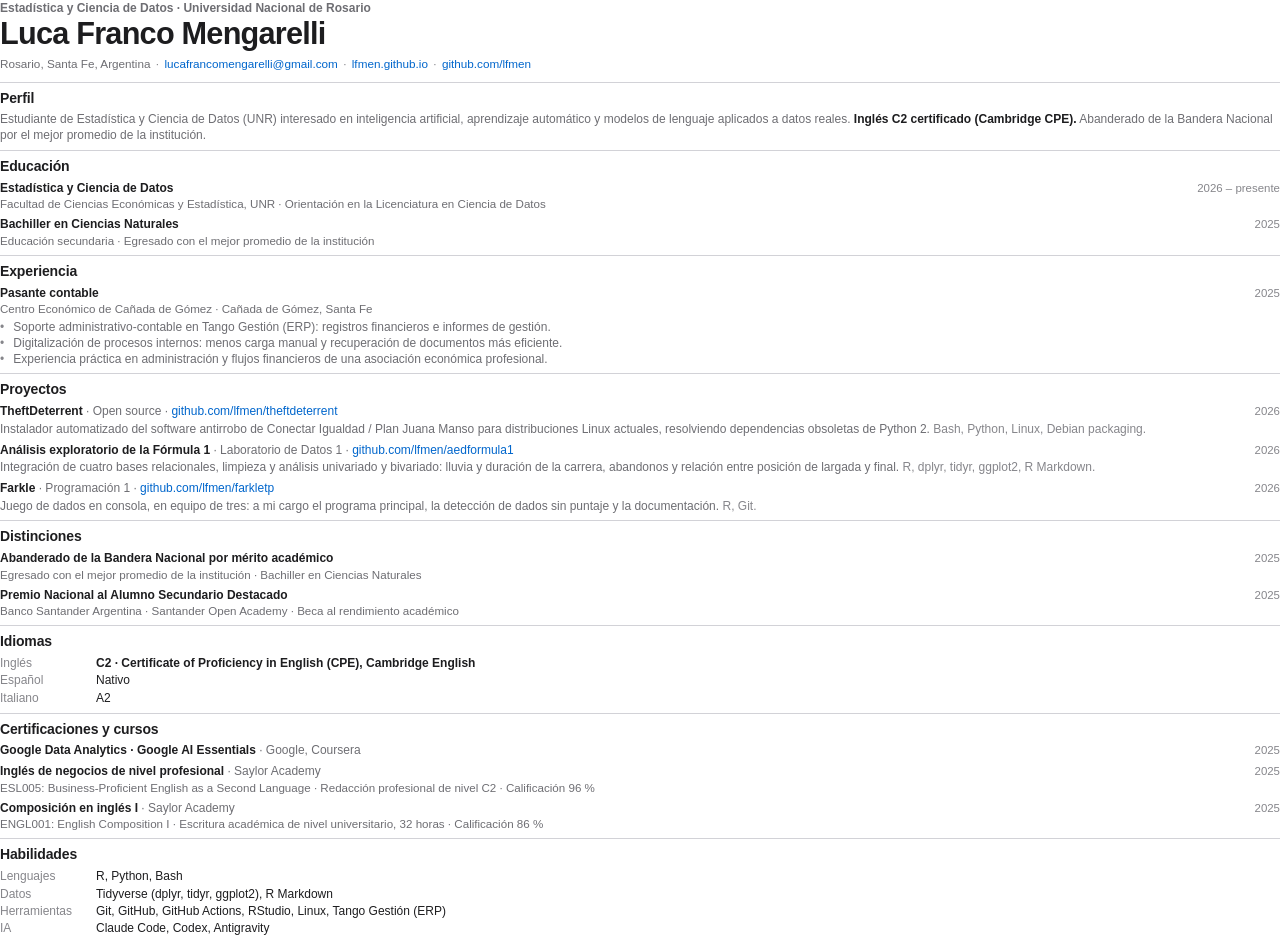
==== cv/cv.html @ 541a3eac "agrego modo oscuro, pasantia, cursos de ingles y cv en pdf" ====
<!DOCTYPE html>
<html lang="es">
<head>
<meta charset="UTF-8">
<title>Luca Franco Mengarelli - CV</title>
<meta name="author" content="Luca Franco Mengarelli">
<!-- Fuente del CV en PDF (una página, apto ATS). Para regenerarlo: python cv/build.py -->
<style>
  /* Inter estática (no variable) para que el PDF use fuentes TrueType legibles por los ATS */
  @font-face {
    font-family: "Inter CV";
    src: url("fonts/inter-latin-400-normal.woff2") format("woff2");
    font-weight: 400;
  }
  @font-face {
    font-family: "Inter CV";
    src: url("fonts/inter-latin-600-normal.woff2") format("woff2");
    font-weight: 600;
  }

  :root {
    --text: #1d1d1f;
    --secondary: #6e6e73;
    --tertiary: #86868b;
    --line: #d2d2d7;
    --link: #0066cc;
  }

  @page { size: A4; margin: 12mm 15mm 10mm; }

  * { box-sizing: border-box; }

  html, body { margin: 0; background: #fff; }

  body {
    color: var(--text);
    font-family: "Inter CV", "Helvetica Neue", Arial, sans-serif;
    font-size: 9pt;
    line-height: 1.34;
    -webkit-print-color-adjust: exact;
    print-color-adjust: exact;
  }

  a { color: var(--link); text-decoration: none; }

  /* ---------- Encabezado ---------- */
  header { margin-bottom: 7pt; }
  .eyebrow {
    font-size: 9pt;
    font-weight: 600;
    color: var(--secondary);
    margin: 0 0 1pt;
  }
  h1 {
    font-size: 23pt;
    line-height: 1.1;
    font-weight: 600;
    letter-spacing: -0.025em;
    margin: 0 0 4pt;
  }
  .contact {
    font-size: 8.8pt;
    color: var(--secondary);
    margin: 0;
  }
  .sep { color: var(--tertiary); padding: 0 4pt; }

  /* ---------- Secciones ---------- */
  section {
    border-top: 0.75pt solid var(--line);
    padding: 4.5pt 0 5pt;
  }
  h2 {
    font-size: 10.5pt;
    font-weight: 600;
    letter-spacing: -0.01em;
    margin: 0 0 3pt;
  }
  .summary { margin: 0; color: var(--secondary); }
  .summary strong { color: var(--text); font-weight: 600; }

  .item + .item { margin-top: 3.5pt; }
  .item-head {
    display: flex;
    justify-content: space-between;
    align-items: baseline;
    gap: 12pt;
  }
  .item-title { font-weight: 600; }
  .item-title .sub { font-weight: 400; color: var(--secondary); }
  .item-date {
    font-size: 8.6pt;
    color: var(--tertiary);
    white-space: nowrap;
    font-variant-numeric: tabular-nums;
  }
  .item-org { color: var(--secondary); font-size: 8.7pt; }
  .item-body { color: var(--secondary); margin: 1pt 0 0; }
  .item-body .stack { color: var(--tertiary); }
  ul {
    list-style: none;
    color: var(--secondary);
    margin: 1.5pt 0 0;
    padding: 0;
  }
  /* Viñeta en el flujo normal (sin posicionar) para que el orden de lectura del PDF sea el visual */
  li { padding-left: 10pt; text-indent: -10pt; }
  li::before {
    content: "•";
    display: inline-block;
    width: 10pt;
    text-indent: 0;
    color: var(--tertiary);
  }

  .kv {
    display: grid;
    grid-template-columns: 62pt 1fr;
    gap: 1pt 10pt;
    margin: 0;
  }
  .kv dt { color: var(--tertiary); }
  .kv dd { margin: 0; }
  .kv strong { font-weight: 600; }
</style>
</head>
<body>

<header>
  <p class="eyebrow">Estadística y Ciencia de Datos · Universidad Nacional de Rosario</p>
  <h1>Luca Franco Mengarelli</h1>
  <p class="contact">Rosario, Santa Fe, Argentina<span class="sep">·</span><a href="mailto:lucafrancomengarelli@gmail.com">lucafrancomengarelli@gmail.com</a><span class="sep">·</span><a href="https://lfmen.github.io">lfmen.github.io</a><span class="sep">·</span><a href="https://github.com/lfmen">github.com/lfmen</a></p>
</header>

<section>
  <h2>Perfil</h2>
  <p class="summary">Estudiante de Estadística y Ciencia de Datos (UNR) interesado en inteligencia artificial, aprendizaje automático y modelos de lenguaje aplicados a datos reales. <strong>Inglés C2 certificado (Cambridge CPE).</strong> Abanderado de la Bandera Nacional por el mejor promedio de la institución.</p>
</section>

<section>
  <h2>Educación</h2>
  <div class="item">
    <div class="item-head">
      <span class="item-title">Estadística y Ciencia de Datos</span>
      <span class="item-date">2026 – presente</span>
    </div>
    <div class="item-org">Facultad de Ciencias Económicas y Estadística, UNR · Orientación en la Licenciatura en Ciencia de Datos</div>
  </div>
  <div class="item">
    <div class="item-head">
      <span class="item-title">Bachiller en Ciencias Naturales</span>
      <span class="item-date">2025</span>
    </div>
    <div class="item-org">Educación secundaria · Egresado con el mejor promedio de la institución</div>
  </div>
</section>

<section>
  <h2>Experiencia</h2>
  <div class="item">
    <div class="item-head">
      <span class="item-title">Pasante contable</span>
      <span class="item-date">2025</span>
    </div>
    <div class="item-org">Centro Económico de Cañada de Gómez · Cañada de Gómez, Santa Fe</div>
    <ul>
      <li>Soporte administrativo-contable en Tango Gestión (ERP): registros financieros e informes de gestión.</li>
      <li>Digitalización de procesos internos: menos carga manual y recuperación de documentos más eficiente.</li>
      <li>Experiencia práctica en administración y flujos financieros de una asociación económica profesional.</li>
    </ul>
  </div>
</section>

<section>
  <h2>Proyectos</h2>
  <div class="item">
    <div class="item-head">
      <span class="item-title">TheftDeterrent <span class="sub">· Open source · <a href="https://github.com/lfmen/theftdeterrent">github.com/lfmen/theftdeterrent</a></span></span>
      <span class="item-date">2026</span>
    </div>
    <p class="item-body">Instalador automatizado del software antirrobo de Conectar Igualdad / Plan Juana Manso para distribuciones Linux actuales, resolviendo dependencias obsoletas de Python 2. <span class="stack">Bash, Python, Linux, Debian packaging.</span></p>
  </div>
  <div class="item">
    <div class="item-head">
      <span class="item-title">Análisis exploratorio de la Fórmula 1 <span class="sub">· Laboratorio de Datos 1 · <a href="https://github.com/lfmen/aedformula1">github.com/lfmen/aedformula1</a></span></span>
      <span class="item-date">2026</span>
    </div>
    <p class="item-body">Integración de cuatro bases relacionales, limpieza y análisis univariado y bivariado: lluvia y duración de la carrera, abandonos y relación entre posición de largada y final. <span class="stack">R, dplyr, tidyr, ggplot2, R Markdown.</span></p>
  </div>
  <div class="item">
    <div class="item-head">
      <span class="item-title">Farkle <span class="sub">· Programación 1 · <a href="https://github.com/lfmen/farkletp">github.com/lfmen/farkletp</a></span></span>
      <span class="item-date">2026</span>
    </div>
    <p class="item-body">Juego de dados en consola, en equipo de tres: a mi cargo el programa principal, la detección de dados sin puntaje y la documentación. <span class="stack">R, Git.</span></p>
  </div>
</section>

<section>
  <h2>Distinciones</h2>
  <div class="item">
    <div class="item-head">
      <span class="item-title">Abanderado de la Bandera Nacional por mérito académico</span>
      <span class="item-date">2025</span>
    </div>
    <div class="item-org">Egresado con el mejor promedio de la institución · Bachiller en Ciencias Naturales</div>
  </div>
  <div class="item">
    <div class="item-head">
      <span class="item-title">Premio Nacional al Alumno Secundario Destacado</span>
      <span class="item-date">2025</span>
    </div>
    <div class="item-org">Banco Santander Argentina · Santander Open Academy · Beca al rendimiento académico</div>
  </div>
</section>

<section>
  <h2>Idiomas</h2>
  <dl class="kv">
    <dt>Inglés</dt><dd><strong>C2 · Certificate of Proficiency in English (CPE), Cambridge English</strong></dd>
    <dt>Español</dt><dd>Nativo</dd>
    <dt>Italiano</dt><dd>A2</dd>
  </dl>
</section>

<section>
  <h2>Certificaciones y cursos</h2>
  <div class="item">
    <div class="item-head">
      <span class="item-title">Google Data Analytics · Google AI Essentials <span class="sub">· Google, Coursera</span></span>
      <span class="item-date">2025</span>
    </div>
  </div>
  <div class="item">
    <div class="item-head">
      <span class="item-title">Inglés de negocios de nivel profesional <span class="sub">· Saylor Academy</span></span>
      <span class="item-date">2025</span>
    </div>
    <div class="item-org">ESL005: Business-Proficient English as a Second Language · Redacción profesional de nivel C2 · Calificación 96 %</div>
  </div>
  <div class="item">
    <div class="item-head">
      <span class="item-title">Composición en inglés I <span class="sub">· Saylor Academy</span></span>
      <span class="item-date">2025</span>
    </div>
    <div class="item-org">ENGL001: English Composition I · Escritura académica de nivel universitario, 32 horas · Calificación 86 %</div>
  </div>
</section>

<section>
  <h2>Habilidades</h2>
  <dl class="kv">
    <dt>Lenguajes</dt><dd>R, Python, Bash</dd>
    <dt>Datos</dt><dd>Tidyverse (dplyr, tidyr, ggplot2), R Markdown</dd>
    <dt>Herramientas</dt><dd>Git, GitHub, GitHub Actions, RStudio, Linux, Tango Gestión (ERP)</dd>
    <dt>IA</dt><dd>Claude Code, Codex, Antigravity</dd>
  </dl>
</section>

</body>
</html>
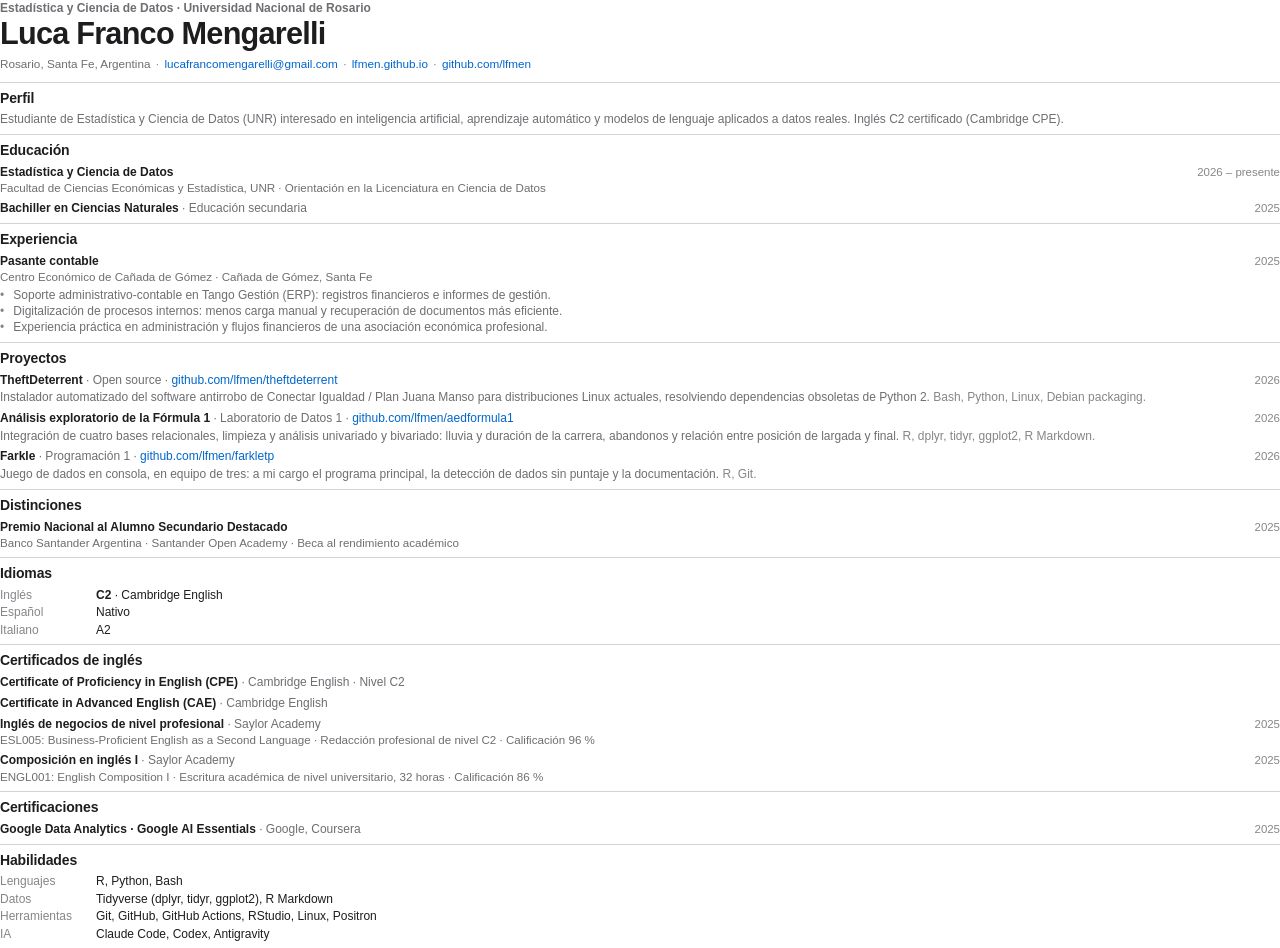
==== commit acde59ed: "saco lo de abanderado y agrego seccion de certificados de ingles" ====
--- a/cv/cv.html
+++ b/cv/cv.html
@@ -134,7 +134,7 @@
 
 <section>
   <h2>Perfil</h2>
-  <p class="summary">Estudiante de Estadística y Ciencia de Datos (UNR) interesado en inteligencia artificial, aprendizaje automático y modelos de lenguaje aplicados a datos reales. <strong>Inglés C2 certificado (Cambridge CPE).</strong> Abanderado de la Bandera Nacional por el mejor promedio de la institución.</p>
+  <p class="summary">Estudiante de Estadística y Ciencia de Datos (UNR) interesado en inteligencia artificial, aprendizaje automático y modelos de lenguaje aplicados a datos reales. Inglés C2 certificado (Cambridge CPE).</p>
 </section>
 
 <section>
@@ -148,10 +148,9 @@
   </div>
   <div class="item">
     <div class="item-head">
-      <span class="item-title">Bachiller en Ciencias Naturales</span>
-      <span class="item-date">2025</span>
-    </div>
-    <div class="item-org">Educación secundaria · Egresado con el mejor promedio de la institución</div>
+      <span class="item-title">Bachiller en Ciencias Naturales <span class="sub">· Educación secundaria</span></span>
+      <span class="item-date">2025</span>
+    </div>
   </div>
 </section>
 
@@ -200,13 +199,6 @@
   <h2>Distinciones</h2>
   <div class="item">
     <div class="item-head">
-      <span class="item-title">Abanderado de la Bandera Nacional por mérito académico</span>
-      <span class="item-date">2025</span>
-    </div>
-    <div class="item-org">Egresado con el mejor promedio de la institución · Bachiller en Ciencias Naturales</div>
-  </div>
-  <div class="item">
-    <div class="item-head">
       <span class="item-title">Premio Nacional al Alumno Secundario Destacado</span>
       <span class="item-date">2025</span>
     </div>
@@ -217,33 +209,47 @@
 <section>
   <h2>Idiomas</h2>
   <dl class="kv">
-    <dt>Inglés</dt><dd><strong>C2 · Certificate of Proficiency in English (CPE), Cambridge English</strong></dd>
+    <dt>Inglés</dt><dd><strong>C2</strong> · Cambridge English</dd>
     <dt>Español</dt><dd>Nativo</dd>
     <dt>Italiano</dt><dd>A2</dd>
   </dl>
 </section>
 
 <section>
-  <h2>Certificaciones y cursos</h2>
+  <h2>Certificados de inglés</h2>
+  <div class="item">
+    <div class="item-head">
+      <span class="item-title">Certificate of Proficiency in English (CPE) <span class="sub">· Cambridge English · Nivel C2</span></span>
+    </div>
+  </div>
+  <div class="item">
+    <div class="item-head">
+      <span class="item-title">Certificate in Advanced English (CAE) <span class="sub">· Cambridge English</span></span>
+    </div>
+  </div>
+  <div class="item">
+    <div class="item-head">
+      <span class="item-title">Inglés de negocios de nivel profesional <span class="sub">· Saylor Academy</span></span>
+      <span class="item-date">2025</span>
+    </div>
+    <div class="item-org">ESL005: Business-Proficient English as a Second Language · Redacción profesional de nivel C2 · Calificación 96 %</div>
+  </div>
+  <div class="item">
+    <div class="item-head">
+      <span class="item-title">Composición en inglés I <span class="sub">· Saylor Academy</span></span>
+      <span class="item-date">2025</span>
+    </div>
+    <div class="item-org">ENGL001: English Composition I · Escritura académica de nivel universitario, 32 horas · Calificación 86 %</div>
+  </div>
+</section>
+
+<section>
+  <h2>Certificaciones</h2>
   <div class="item">
     <div class="item-head">
       <span class="item-title">Google Data Analytics · Google AI Essentials <span class="sub">· Google, Coursera</span></span>
       <span class="item-date">2025</span>
     </div>
-  </div>
-  <div class="item">
-    <div class="item-head">
-      <span class="item-title">Inglés de negocios de nivel profesional <span class="sub">· Saylor Academy</span></span>
-      <span class="item-date">2025</span>
-    </div>
-    <div class="item-org">ESL005: Business-Proficient English as a Second Language · Redacción profesional de nivel C2 · Calificación 96 %</div>
-  </div>
-  <div class="item">
-    <div class="item-head">
-      <span class="item-title">Composición en inglés I <span class="sub">· Saylor Academy</span></span>
-      <span class="item-date">2025</span>
-    </div>
-    <div class="item-org">ENGL001: English Composition I · Escritura académica de nivel universitario, 32 horas · Calificación 86 %</div>
   </div>
 </section>
 
@@ -252,7 +258,7 @@
   <dl class="kv">
     <dt>Lenguajes</dt><dd>R, Python, Bash</dd>
     <dt>Datos</dt><dd>Tidyverse (dplyr, tidyr, ggplot2), R Markdown</dd>
-    <dt>Herramientas</dt><dd>Git, GitHub, GitHub Actions, RStudio, Linux, Tango Gestión (ERP)</dd>
+    <dt>Herramientas</dt><dd>Git, GitHub, GitHub Actions, RStudio, Linux, Positron</dd>
     <dt>IA</dt><dd>Claude Code, Codex, Antigravity</dd>
   </dl>
 </section>
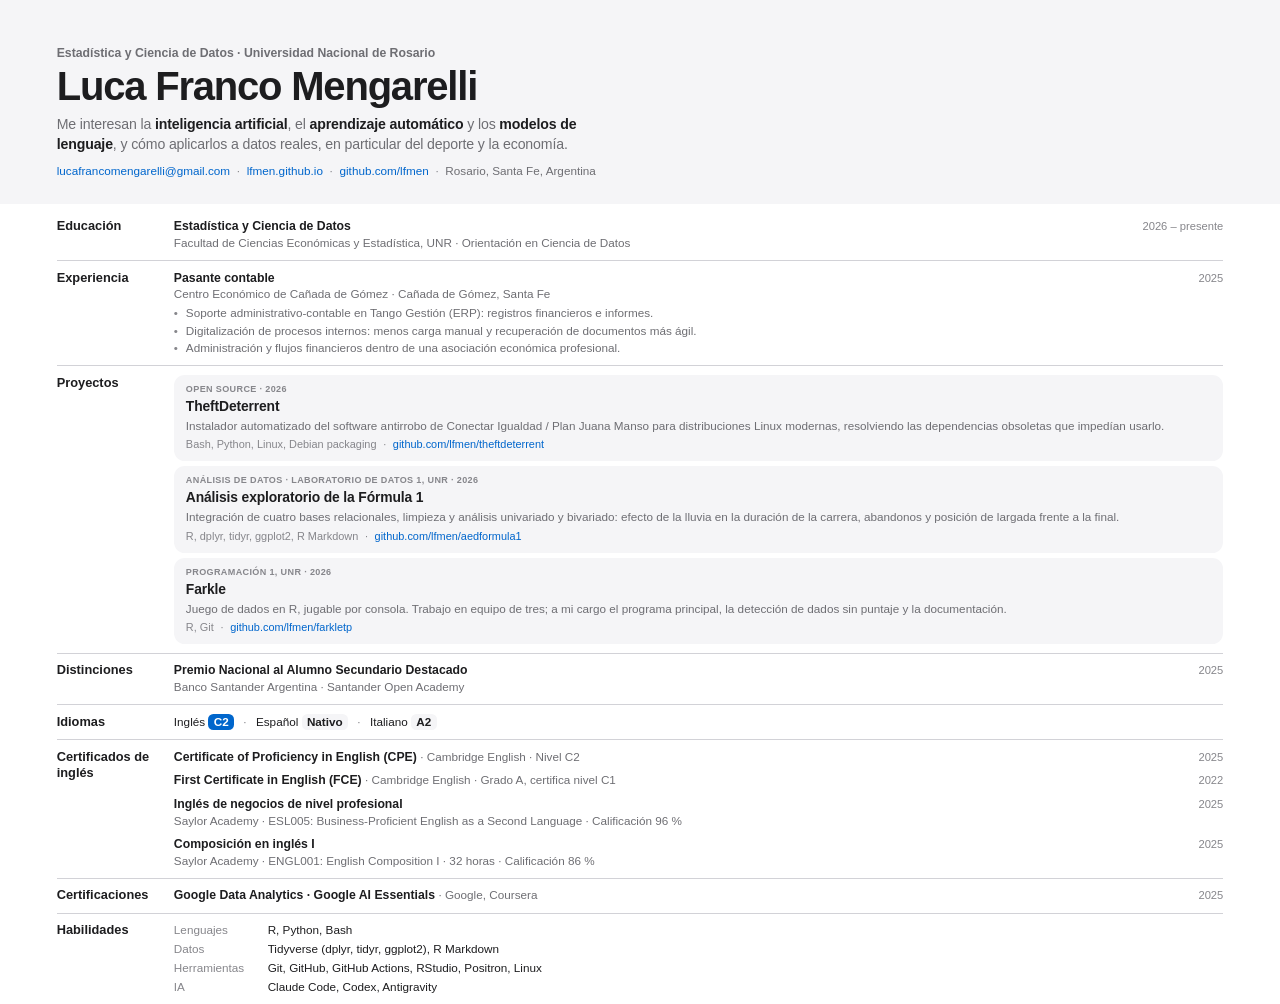
==== commit 73236c0f: "rediseño el cv y corrijo los certificados de ingles" ====
--- a/cv/cv.html
+++ b/cv/cv.html
@@ -4,7 +4,9 @@
 <meta charset="UTF-8">
 <title>Luca Franco Mengarelli - CV</title>
 <meta name="author" content="Luca Franco Mengarelli">
-<!-- Fuente del CV en PDF (una página, apto ATS). Para regenerarlo: python cv/build.py -->
+<!-- Fuente del CV en PDF (una página, apto ATS). Para regenerarlo: python cv/build.py
+     Reglas para que siga siendo legible por ATS: una sola columna de contenido, texto real,
+     nada con position absolute/relative (altera el orden de lectura del PDF) y fuentes estáticas. -->
 <style>
   /* Inter estática (no variable) para que el PDF use fuentes TrueType legibles por los ATS */
   @font-face {
@@ -19,6 +21,7 @@
   }
 
   :root {
+    --surface: #f5f5f7;
     --text: #1d1d1f;
     --secondary: #6e6e73;
     --tertiary: #86868b;
@@ -26,7 +29,7 @@
     --link: #0066cc;
   }
 
-  @page { size: A4; margin: 12mm 15mm 10mm; }
+  @page { size: A4; margin: 0; }
 
   * { box-sizing: border-box; }
 
@@ -35,93 +38,146 @@
   body {
     color: var(--text);
     font-family: "Inter CV", "Helvetica Neue", Arial, sans-serif;
-    font-size: 9pt;
-    line-height: 1.34;
+    font-size: 8.8pt;
+    line-height: 1.38;
     -webkit-print-color-adjust: exact;
     print-color-adjust: exact;
   }
 
   a { color: var(--link); text-decoration: none; }
-
-  /* ---------- Encabezado ---------- */
-  header { margin-bottom: 7pt; }
+  strong { font-weight: 600; color: var(--text); }
+
+  /* ---------- Encabezado (como el hero de la web) ---------- */
+  header {
+    background: var(--surface);
+    padding: 12mm 15mm 6.5mm;
+  }
   .eyebrow {
-    font-size: 9pt;
+    font-size: 9.2pt;
     font-weight: 600;
     color: var(--secondary);
-    margin: 0 0 1pt;
+    margin: 0 0 2pt;
   }
   h1 {
-    font-size: 23pt;
-    line-height: 1.1;
-    font-weight: 600;
-    letter-spacing: -0.025em;
-    margin: 0 0 4pt;
+    font-size: 30pt;
+    line-height: 1.06;
+    font-weight: 600;
+    letter-spacing: -0.03em;
+    margin: 0 0 6pt;
+  }
+  .lead {
+    font-size: 10.6pt;
+    line-height: 1.36;
+    letter-spacing: -0.01em;
+    color: var(--secondary);
+    max-width: 150mm;
+    margin: 0 0 7pt;
   }
   .contact {
     font-size: 8.8pt;
     color: var(--secondary);
     margin: 0;
   }
-  .sep { color: var(--tertiary); padding: 0 4pt; }
-
-  /* ---------- Secciones ---------- */
-  section {
+  .sep { color: var(--tertiary); padding: 0 5pt; }
+
+  main { padding: 1.5mm 15mm 0; }
+
+  /* ---------- Bloques (como la sección CV de la web) ---------- */
+  .block {
+    display: grid;
+    grid-template-columns: 27mm 1fr;
+    gap: 0 4mm;
+    padding: 6.5pt 0;
     border-top: 0.75pt solid var(--line);
-    padding: 4.5pt 0 5pt;
-  }
+  }
+  .block:first-child { border-top: none; }
   h2 {
-    font-size: 10.5pt;
-    font-weight: 600;
-    letter-spacing: -0.01em;
-    margin: 0 0 3pt;
-  }
-  .summary { margin: 0; color: var(--secondary); }
-  .summary strong { color: var(--text); font-weight: 600; }
-
-  .item + .item { margin-top: 3.5pt; }
+    font-size: 9.6pt;
+    line-height: 1.3;
+    font-weight: 600;
+    margin: 0;
+  }
+
+  .item + .item { margin-top: 5pt; }
   .item-head {
     display: flex;
     justify-content: space-between;
     align-items: baseline;
     gap: 12pt;
   }
-  .item-title { font-weight: 600; }
-  .item-title .sub { font-weight: 400; color: var(--secondary); }
+  .item-title { font-weight: 600; font-size: 9.2pt; }
+  .item-title .sub { font-weight: 400; font-size: 8.8pt; color: var(--secondary); }
   .item-date {
-    font-size: 8.6pt;
+    font-size: 8.4pt;
     color: var(--tertiary);
     white-space: nowrap;
     font-variant-numeric: tabular-nums;
   }
-  .item-org { color: var(--secondary); font-size: 8.7pt; }
-  .item-body { color: var(--secondary); margin: 1pt 0 0; }
-  .item-body .stack { color: var(--tertiary); }
+  .item-org { color: var(--secondary); }
+  .item-body { color: var(--secondary); margin: 1.5pt 0 0; }
+
   ul {
     list-style: none;
     color: var(--secondary);
-    margin: 1.5pt 0 0;
+    margin: 2pt 0 0;
     padding: 0;
   }
+  li + li { margin-top: 1pt; }
   /* Viñeta en el flujo normal (sin posicionar) para que el orden de lectura del PDF sea el visual */
-  li { padding-left: 10pt; text-indent: -10pt; }
+  li { padding-left: 9pt; text-indent: -9pt; }
   li::before {
     content: "•";
     display: inline-block;
-    width: 10pt;
+    width: 9pt;
     text-indent: 0;
     color: var(--tertiary);
   }
 
+  /* ---------- Proyectos (tarjetas como en la web) ---------- */
+  .card {
+    background: var(--surface);
+    border-radius: 8pt;
+    padding: 6pt 9pt 6.5pt;
+  }
+  .card + .card { margin-top: 4pt; }
+  .meta {
+    font-size: 6.8pt;
+    font-weight: 600;
+    letter-spacing: 0.04em;
+    text-transform: uppercase;
+    color: var(--tertiary);
+    margin-bottom: 1pt;
+  }
+  .card h3 {
+    font-size: 10.4pt;
+    font-weight: 600;
+    letter-spacing: -0.01em;
+    margin: 0 0 1.5pt;
+  }
+  .card p { color: var(--secondary); margin: 0; }
+  .card .foot { font-size: 8.2pt; color: var(--tertiary); margin-top: 2.5pt; }
+
+  /* ---------- Datos clave ---------- */
   .kv {
     display: grid;
-    grid-template-columns: 62pt 1fr;
-    gap: 1pt 10pt;
+    grid-template-columns: 22mm 1fr;
+    gap: 2pt 8pt;
     margin: 0;
   }
   .kv dt { color: var(--tertiary); }
   .kv dd { margin: 0; }
-  .kv strong { font-weight: 600; }
+  .level {
+    display: inline-block;
+    min-width: 17pt;
+    padding: 0 4pt;
+    border-radius: 4pt;
+    background: var(--surface);
+    font-weight: 600;
+    text-align: center;
+  }
+  .level.key { background: var(--link); color: #fff; }
+  .langs { margin: 0; }
+  .langs .sep { padding: 0 7pt; }
 </style>
 </head>
 <body>
@@ -129,139 +185,140 @@
 <header>
   <p class="eyebrow">Estadística y Ciencia de Datos · Universidad Nacional de Rosario</p>
   <h1>Luca Franco Mengarelli</h1>
-  <p class="contact">Rosario, Santa Fe, Argentina<span class="sep">·</span><a href="mailto:lucafrancomengarelli@gmail.com">lucafrancomengarelli@gmail.com</a><span class="sep">·</span><a href="https://lfmen.github.io">lfmen.github.io</a><span class="sep">·</span><a href="https://github.com/lfmen">github.com/lfmen</a></p>
+  <p class="lead">Me interesan la <strong>inteligencia artificial</strong>, el <strong>aprendizaje automático</strong> y los <strong>modelos de lenguaje</strong>, y cómo aplicarlos a datos reales, en particular del deporte y la economía.</p>
+  <p class="contact"><a href="mailto:lucafrancomengarelli@gmail.com">lucafrancomengarelli@gmail.com</a><span class="sep">·</span><a href="https://lfmen.github.io">lfmen.github.io</a><span class="sep">·</span><a href="https://github.com/lfmen">github.com/lfmen</a><span class="sep">·</span>Rosario, Santa Fe, Argentina</p>
 </header>
 
-<section>
-  <h2>Perfil</h2>
-  <p class="summary">Estudiante de Estadística y Ciencia de Datos (UNR) interesado en inteligencia artificial, aprendizaje automático y modelos de lenguaje aplicados a datos reales. Inglés C2 certificado (Cambridge CPE).</p>
-</section>
-
-<section>
+<main>
+
+<section class="block">
   <h2>Educación</h2>
-  <div class="item">
-    <div class="item-head">
-      <span class="item-title">Estadística y Ciencia de Datos</span>
-      <span class="item-date">2026 – presente</span>
-    </div>
-    <div class="item-org">Facultad de Ciencias Económicas y Estadística, UNR · Orientación en la Licenciatura en Ciencia de Datos</div>
-  </div>
-  <div class="item">
-    <div class="item-head">
-      <span class="item-title">Bachiller en Ciencias Naturales <span class="sub">· Educación secundaria</span></span>
-      <span class="item-date">2025</span>
-    </div>
-  </div>
-</section>
-
-<section>
+  <div>
+    <div class="item">
+      <div class="item-head">
+        <span class="item-title">Estadística y Ciencia de Datos</span>
+        <span class="item-date">2026 – presente</span>
+      </div>
+      <div class="item-org">Facultad de Ciencias Económicas y Estadística, UNR · Orientación en Ciencia de Datos</div>
+    </div>
+  </div>
+</section>
+
+<section class="block">
   <h2>Experiencia</h2>
-  <div class="item">
-    <div class="item-head">
-      <span class="item-title">Pasante contable</span>
-      <span class="item-date">2025</span>
-    </div>
-    <div class="item-org">Centro Económico de Cañada de Gómez · Cañada de Gómez, Santa Fe</div>
-    <ul>
-      <li>Soporte administrativo-contable en Tango Gestión (ERP): registros financieros e informes de gestión.</li>
-      <li>Digitalización de procesos internos: menos carga manual y recuperación de documentos más eficiente.</li>
-      <li>Experiencia práctica en administración y flujos financieros de una asociación económica profesional.</li>
-    </ul>
-  </div>
-</section>
-
-<section>
+  <div>
+    <div class="item">
+      <div class="item-head">
+        <span class="item-title">Pasante contable</span>
+        <span class="item-date">2025</span>
+      </div>
+      <div class="item-org">Centro Económico de Cañada de Gómez · Cañada de Gómez, Santa Fe</div>
+      <ul>
+        <li>Soporte administrativo-contable en Tango Gestión (ERP): registros financieros e informes.</li>
+        <li>Digitalización de procesos internos: menos carga manual y recuperación de documentos más ágil.</li>
+        <li>Administración y flujos financieros dentro de una asociación económica profesional.</li>
+      </ul>
+    </div>
+  </div>
+</section>
+
+<section class="block">
   <h2>Proyectos</h2>
-  <div class="item">
-    <div class="item-head">
-      <span class="item-title">TheftDeterrent <span class="sub">· Open source · <a href="https://github.com/lfmen/theftdeterrent">github.com/lfmen/theftdeterrent</a></span></span>
-      <span class="item-date">2026</span>
-    </div>
-    <p class="item-body">Instalador automatizado del software antirrobo de Conectar Igualdad / Plan Juana Manso para distribuciones Linux actuales, resolviendo dependencias obsoletas de Python 2. <span class="stack">Bash, Python, Linux, Debian packaging.</span></p>
-  </div>
-  <div class="item">
-    <div class="item-head">
-      <span class="item-title">Análisis exploratorio de la Fórmula 1 <span class="sub">· Laboratorio de Datos 1 · <a href="https://github.com/lfmen/aedformula1">github.com/lfmen/aedformula1</a></span></span>
-      <span class="item-date">2026</span>
-    </div>
-    <p class="item-body">Integración de cuatro bases relacionales, limpieza y análisis univariado y bivariado: lluvia y duración de la carrera, abandonos y relación entre posición de largada y final. <span class="stack">R, dplyr, tidyr, ggplot2, R Markdown.</span></p>
-  </div>
-  <div class="item">
-    <div class="item-head">
-      <span class="item-title">Farkle <span class="sub">· Programación 1 · <a href="https://github.com/lfmen/farkletp">github.com/lfmen/farkletp</a></span></span>
-      <span class="item-date">2026</span>
-    </div>
-    <p class="item-body">Juego de dados en consola, en equipo de tres: a mi cargo el programa principal, la detección de dados sin puntaje y la documentación. <span class="stack">R, Git.</span></p>
-  </div>
-</section>
-
-<section>
+  <div>
+    <article class="card">
+      <div class="meta">Open source · 2026</div>
+      <h3>TheftDeterrent</h3>
+      <p>Instalador automatizado del software antirrobo de Conectar Igualdad / Plan Juana Manso para distribuciones Linux modernas, resolviendo las dependencias obsoletas que impedían usarlo.</p>
+      <div class="foot">Bash, Python, Linux, Debian packaging<span class="sep">·</span><a href="https://github.com/lfmen/theftdeterrent">github.com/lfmen/theftdeterrent</a></div>
+    </article>
+    <article class="card">
+      <div class="meta">Análisis de datos · Laboratorio de Datos 1, UNR · 2026</div>
+      <h3>Análisis exploratorio de la Fórmula 1</h3>
+      <p>Integración de cuatro bases relacionales, limpieza y análisis univariado y bivariado: efecto de la lluvia en la duración de la carrera, abandonos y posición de largada frente a la final.</p>
+      <div class="foot">R, dplyr, tidyr, ggplot2, R Markdown<span class="sep">·</span><a href="https://github.com/lfmen/aedformula1">github.com/lfmen/aedformula1</a></div>
+    </article>
+    <article class="card">
+      <div class="meta">Programación 1, UNR · 2026</div>
+      <h3>Farkle</h3>
+      <p>Juego de dados en R, jugable por consola. Trabajo en equipo de tres; a mi cargo el programa principal, la detección de dados sin puntaje y la documentación.</p>
+      <div class="foot">R, Git<span class="sep">·</span><a href="https://github.com/lfmen/farkletp">github.com/lfmen/farkletp</a></div>
+    </article>
+  </div>
+</section>
+
+<section class="block">
   <h2>Distinciones</h2>
-  <div class="item">
-    <div class="item-head">
-      <span class="item-title">Premio Nacional al Alumno Secundario Destacado</span>
-      <span class="item-date">2025</span>
-    </div>
-    <div class="item-org">Banco Santander Argentina · Santander Open Academy · Beca al rendimiento académico</div>
-  </div>
-</section>
-
-<section>
+  <div>
+    <div class="item">
+      <div class="item-head">
+        <span class="item-title">Premio Nacional al Alumno Secundario Destacado</span>
+        <span class="item-date">2025</span>
+      </div>
+      <div class="item-org">Banco Santander Argentina · Santander Open Academy</div>
+    </div>
+  </div>
+</section>
+
+<section class="block">
   <h2>Idiomas</h2>
-  <dl class="kv">
-    <dt>Inglés</dt><dd><strong>C2</strong> · Cambridge English</dd>
-    <dt>Español</dt><dd>Nativo</dd>
-    <dt>Italiano</dt><dd>A2</dd>
-  </dl>
-</section>
-
-<section>
+  <p class="langs">Inglés <span class="level key">C2</span><span class="sep">·</span>Español <span class="level">Nativo</span><span class="sep">·</span>Italiano <span class="level">A2</span></p>
+</section>
+
+<section class="block">
   <h2>Certificados de inglés</h2>
-  <div class="item">
-    <div class="item-head">
-      <span class="item-title">Certificate of Proficiency in English (CPE) <span class="sub">· Cambridge English · Nivel C2</span></span>
-    </div>
-  </div>
-  <div class="item">
-    <div class="item-head">
-      <span class="item-title">Certificate in Advanced English (CAE) <span class="sub">· Cambridge English</span></span>
-    </div>
-  </div>
-  <div class="item">
-    <div class="item-head">
-      <span class="item-title">Inglés de negocios de nivel profesional <span class="sub">· Saylor Academy</span></span>
-      <span class="item-date">2025</span>
-    </div>
-    <div class="item-org">ESL005: Business-Proficient English as a Second Language · Redacción profesional de nivel C2 · Calificación 96 %</div>
-  </div>
-  <div class="item">
-    <div class="item-head">
-      <span class="item-title">Composición en inglés I <span class="sub">· Saylor Academy</span></span>
-      <span class="item-date">2025</span>
-    </div>
-    <div class="item-org">ENGL001: English Composition I · Escritura académica de nivel universitario, 32 horas · Calificación 86 %</div>
-  </div>
-</section>
-
-<section>
+  <div>
+    <div class="item">
+      <div class="item-head">
+        <span class="item-title">Certificate of Proficiency in English (CPE) <span class="sub">· Cambridge English · Nivel C2</span></span>
+        <span class="item-date">2025</span>
+      </div>
+    </div>
+    <div class="item">
+      <div class="item-head">
+        <span class="item-title">First Certificate in English (FCE) <span class="sub">· Cambridge English · Grado A, certifica nivel C1</span></span>
+        <span class="item-date">2022</span>
+      </div>
+    </div>
+    <div class="item">
+      <div class="item-head">
+        <span class="item-title">Inglés de negocios de nivel profesional</span>
+        <span class="item-date">2025</span>
+      </div>
+      <div class="item-org">Saylor Academy · ESL005: Business-Proficient English as a Second Language · Calificación 96 %</div>
+    </div>
+    <div class="item">
+      <div class="item-head">
+        <span class="item-title">Composición en inglés I</span>
+        <span class="item-date">2025</span>
+      </div>
+      <div class="item-org">Saylor Academy · ENGL001: English Composition I · 32 horas · Calificación 86 %</div>
+    </div>
+  </div>
+</section>
+
+<section class="block">
   <h2>Certificaciones</h2>
-  <div class="item">
-    <div class="item-head">
-      <span class="item-title">Google Data Analytics · Google AI Essentials <span class="sub">· Google, Coursera</span></span>
-      <span class="item-date">2025</span>
-    </div>
-  </div>
-</section>
-
-<section>
+  <div>
+    <div class="item">
+      <div class="item-head">
+        <span class="item-title">Google Data Analytics · Google AI Essentials <span class="sub">· Google, Coursera</span></span>
+        <span class="item-date">2025</span>
+      </div>
+    </div>
+  </div>
+</section>
+
+<section class="block">
   <h2>Habilidades</h2>
   <dl class="kv">
     <dt>Lenguajes</dt><dd>R, Python, Bash</dd>
     <dt>Datos</dt><dd>Tidyverse (dplyr, tidyr, ggplot2), R Markdown</dd>
-    <dt>Herramientas</dt><dd>Git, GitHub, GitHub Actions, RStudio, Linux, Positron</dd>
+    <dt>Herramientas</dt><dd>Git, GitHub, GitHub Actions, RStudio, Positron, Linux</dd>
     <dt>IA</dt><dd>Claude Code, Codex, Antigravity</dd>
   </dl>
 </section>
 
+</main>
+
 </body>
 </html>
